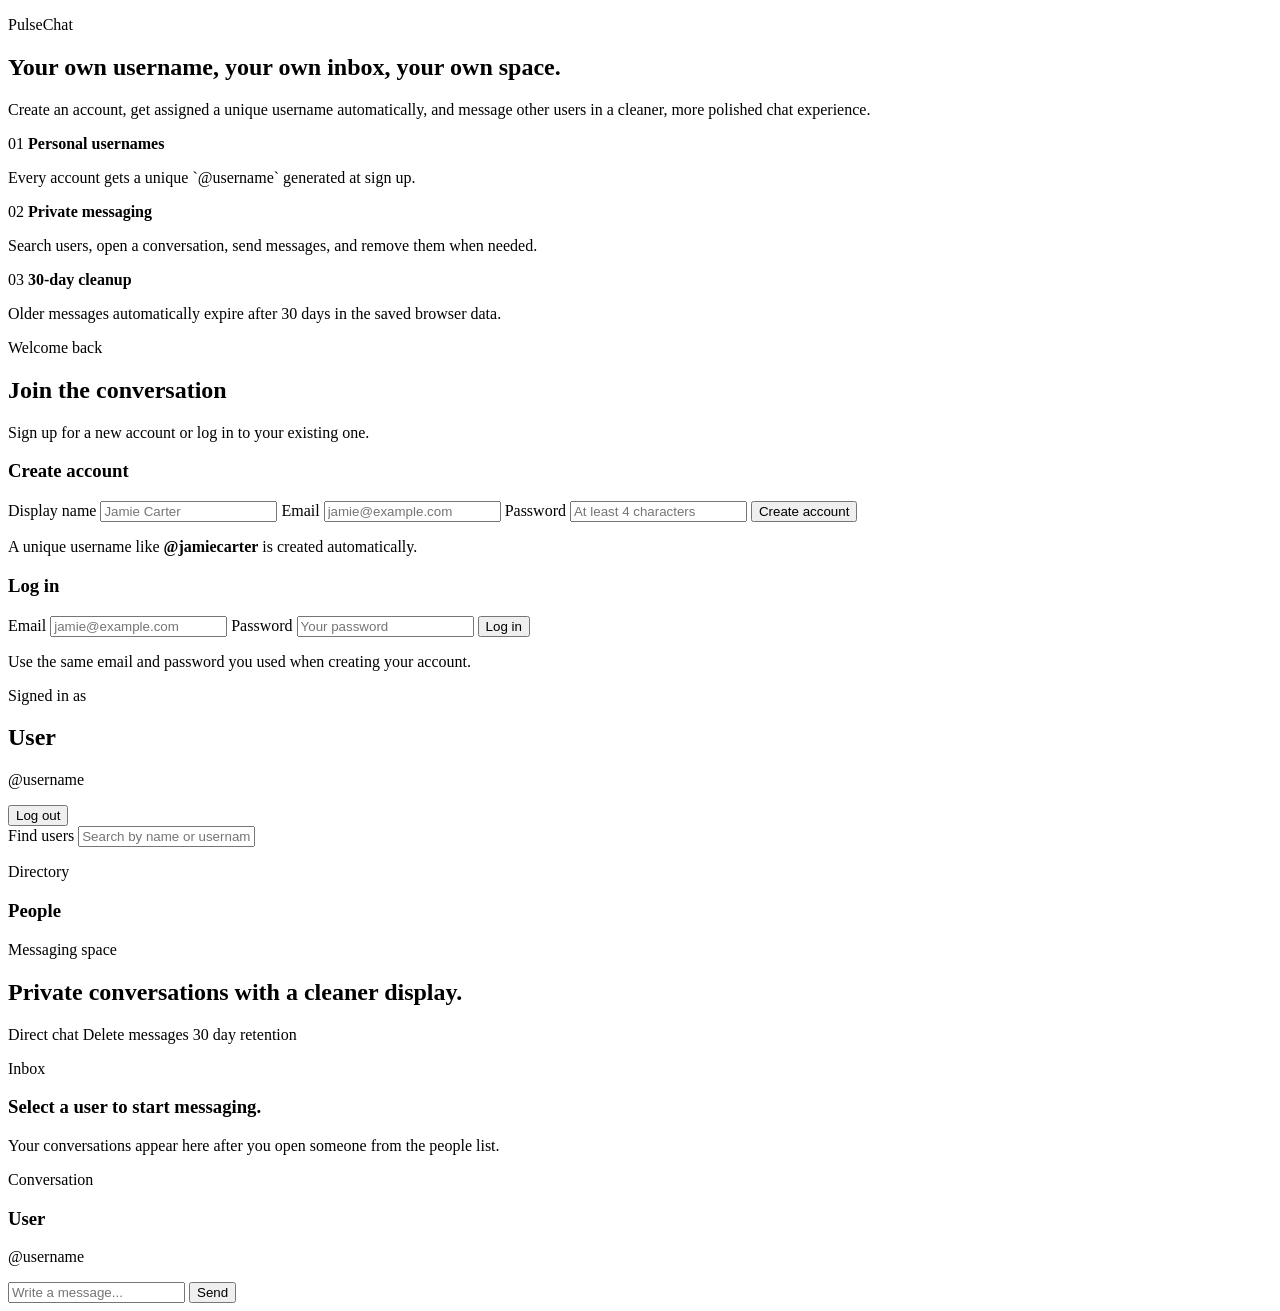
==== New folder/index.html @ 05e3fe9c "PulseChat" ====
<!DOCTYPE html>
<html lang="en">
<head>
  <meta charset="UTF-8">
  <meta name="viewport" content="width=device-width, initial-scale=1.0">
  <title>PulseChat</title>
  <link rel="preconnect" href="https://fonts.googleapis.com">
  <link rel="preconnect" href="https://fonts.gstatic.com" crossorigin>
  <link href="https://fonts.googleapis.com/css2?family=DM+Sans:wght@400;500;700;800&display=swap" rel="stylesheet">
  <link rel="stylesheet" href="styles.css">
</head>
<body class="auth-screen">
  <section id="auth-view" class="auth-view">
    <div class="auth-stage">
      <div class="auth-brand-panel">
        <p class="section-label">PulseChat</p>
        <h1>Your own username, your own inbox, your own space.</h1>
        <p class="auth-copy">
          Create an account, get assigned a unique username automatically, and message other users
          in a cleaner, more polished chat experience.
        </p>

        <div class="feature-grid">
          <article class="feature-tile">
            <span>01</span>
            <strong>Personal usernames</strong>
            <p>Every account gets a unique `@username` generated at sign up.</p>
          </article>
          <article class="feature-tile">
            <span>02</span>
            <strong>Private messaging</strong>
            <p>Search users, open a conversation, send messages, and remove them when needed.</p>
          </article>
          <article class="feature-tile">
            <span>03</span>
            <strong>30-day cleanup</strong>
            <p>Older messages automatically expire after 30 days in the saved browser data.</p>
          </article>
        </div>
      </div>

      <div class="auth-forms-panel">
        <div class="auth-forms-header">
          <p class="section-label">Welcome back</p>
          <h2>Join the conversation</h2>
          <p>Sign up for a new account or log in to your existing one.</p>
        </div>

        <div class="auth-layout">
          <form id="signup-form" class="form-card">
            <h3>Create account</h3>
            <label>
              Display name
              <input type="text" id="signup-display-name" maxlength="30" placeholder="Jamie Carter" required>
            </label>
            <label>
              Email
              <input type="email" id="signup-email" placeholder="jamie@example.com" required>
            </label>
            <label>
              Password
              <input type="password" id="signup-password" minlength="4" placeholder="At least 4 characters" required>
            </label>
            <button type="submit" class="primary-btn">Create account</button>
            <p class="hint">A unique username like <strong>@jamiecarter</strong> is created automatically.</p>
          </form>

          <form id="login-form" class="form-card alt-card">
            <h3>Log in</h3>
            <label>
              Email
              <input type="email" id="login-email" placeholder="jamie@example.com" required>
            </label>
            <label>
              Password
              <input type="password" id="login-password" placeholder="Your password" required>
            </label>
            <button type="submit" class="secondary-btn">Log in</button>
            <p class="hint">Use the same email and password you used when creating your account.</p>
          </form>
        </div>
      </div>
    </div>
  </section>

  <main id="chat-view" class="chat-view hidden">
    <aside class="sidebar">
      <div class="sidebar-top card-surface">
        <div>
          <p class="section-label">Signed in as</p>
          <h2 id="current-display-name">User</h2>
          <p id="current-username" class="username">@username</p>
        </div>
        <button id="logout-btn" class="ghost-btn">Log out</button>
      </div>

      <div class="search-panel card-surface">
        <label for="user-search">Find users</label>
        <input id="user-search" type="text" placeholder="Search by name or username">
      </div>

      <div class="people-panel card-surface">
        <div class="panel-heading">
          <div>
            <p class="section-label">Directory</p>
            <h3>People</h3>
          </div>
        </div>
        <div id="user-results" class="user-list"></div>
      </div>
    </aside>

    <section class="chat-shell">
      <header class="display-hero">
        <div>
          <p class="section-label">Messaging space</p>
          <h1>Private conversations with a cleaner display.</h1>
        </div>
        <div class="hero-pills">
          <span>Direct chat</span>
          <span>Delete messages</span>
          <span>30 day retention</span>
        </div>
      </header>

      <section class="chat-panel card-surface">
        <div id="chat-empty" class="chat-empty">
          <p class="section-label">Inbox</p>
          <h3>Select a user to start messaging.</h3>
          <p>Your conversations appear here after you open someone from the people list.</p>
        </div>

        <div id="chat-window" class="chat-window hidden">
          <div class="chat-header">
            <div>
              <p class="section-label">Conversation</p>
              <h3 id="chat-target-name">User</h3>
              <p id="chat-target-username" class="username">@username</p>
            </div>
          </div>

          <div id="message-list" class="message-list"></div>

          <form id="message-form" class="message-form">
            <input id="message-input" type="text" maxlength="400" placeholder="Write a message..." required>
            <button type="submit" class="primary-btn">Send</button>
          </form>
        </div>
      </section>
    </section>
  </main>

  <div id="toast" class="toast hidden"></div>

  <script src="app.js"></script>
</body>
</html>
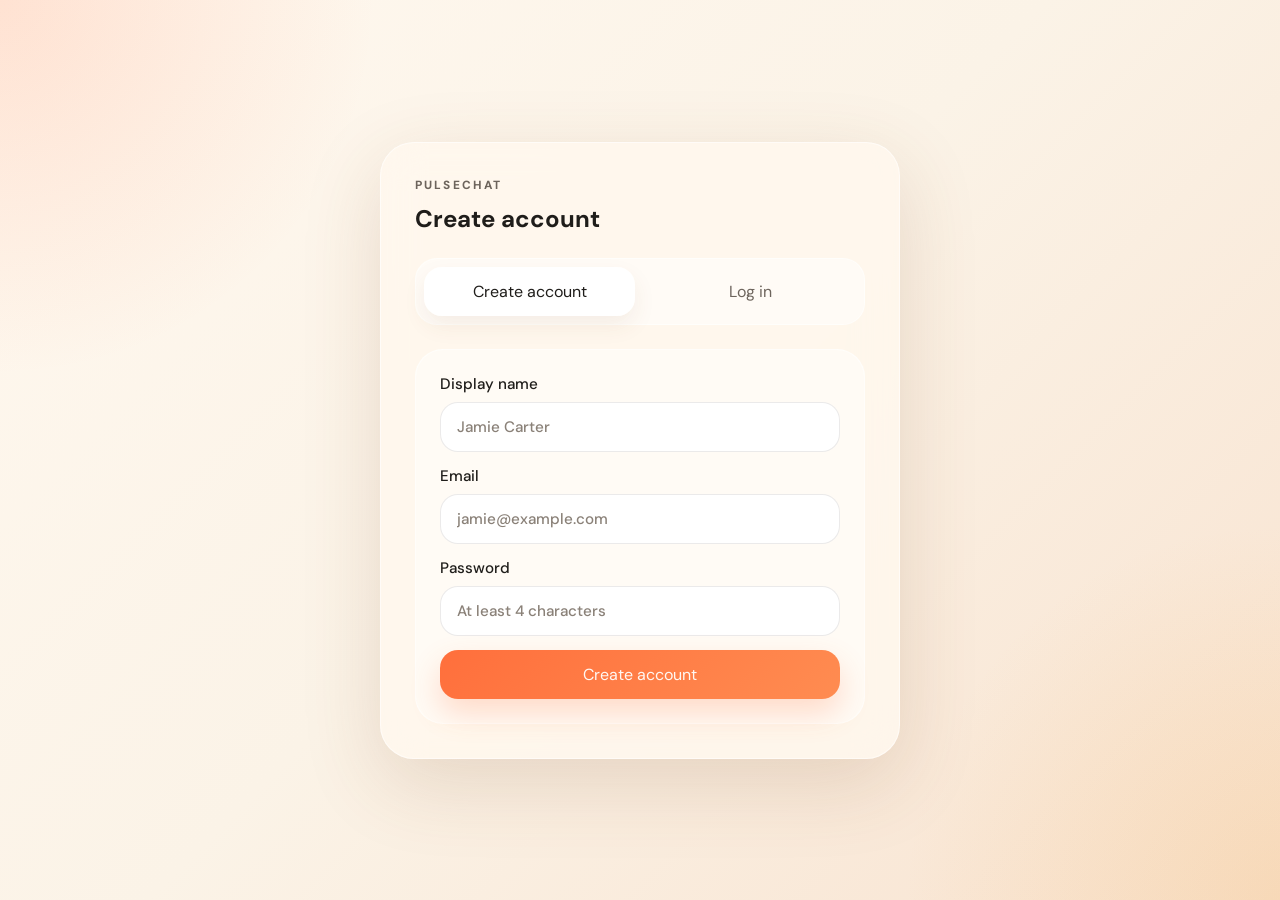
==== commit a633f76c: "ER" ====
--- a/New folder/index.html
+++ b/New folder/index.html
@@ -2,8 +2,10 @@
 <html lang="en">
 <head>
   <meta charset="UTF-8">
+  <meta http-equiv="refresh" content="0; url=../index.html">
   <meta name="viewport" content="width=device-width, initial-scale=1.0">
   <title>PulseChat</title>
+  <script>window.location.replace("../index.html");</script>
   <link rel="preconnect" href="https://fonts.googleapis.com">
   <link rel="preconnect" href="https://fonts.gstatic.com" crossorigin>
   <link href="https://fonts.googleapis.com/css2?family=DM+Sans:wght@400;500;700;800&display=swap" rel="stylesheet">
